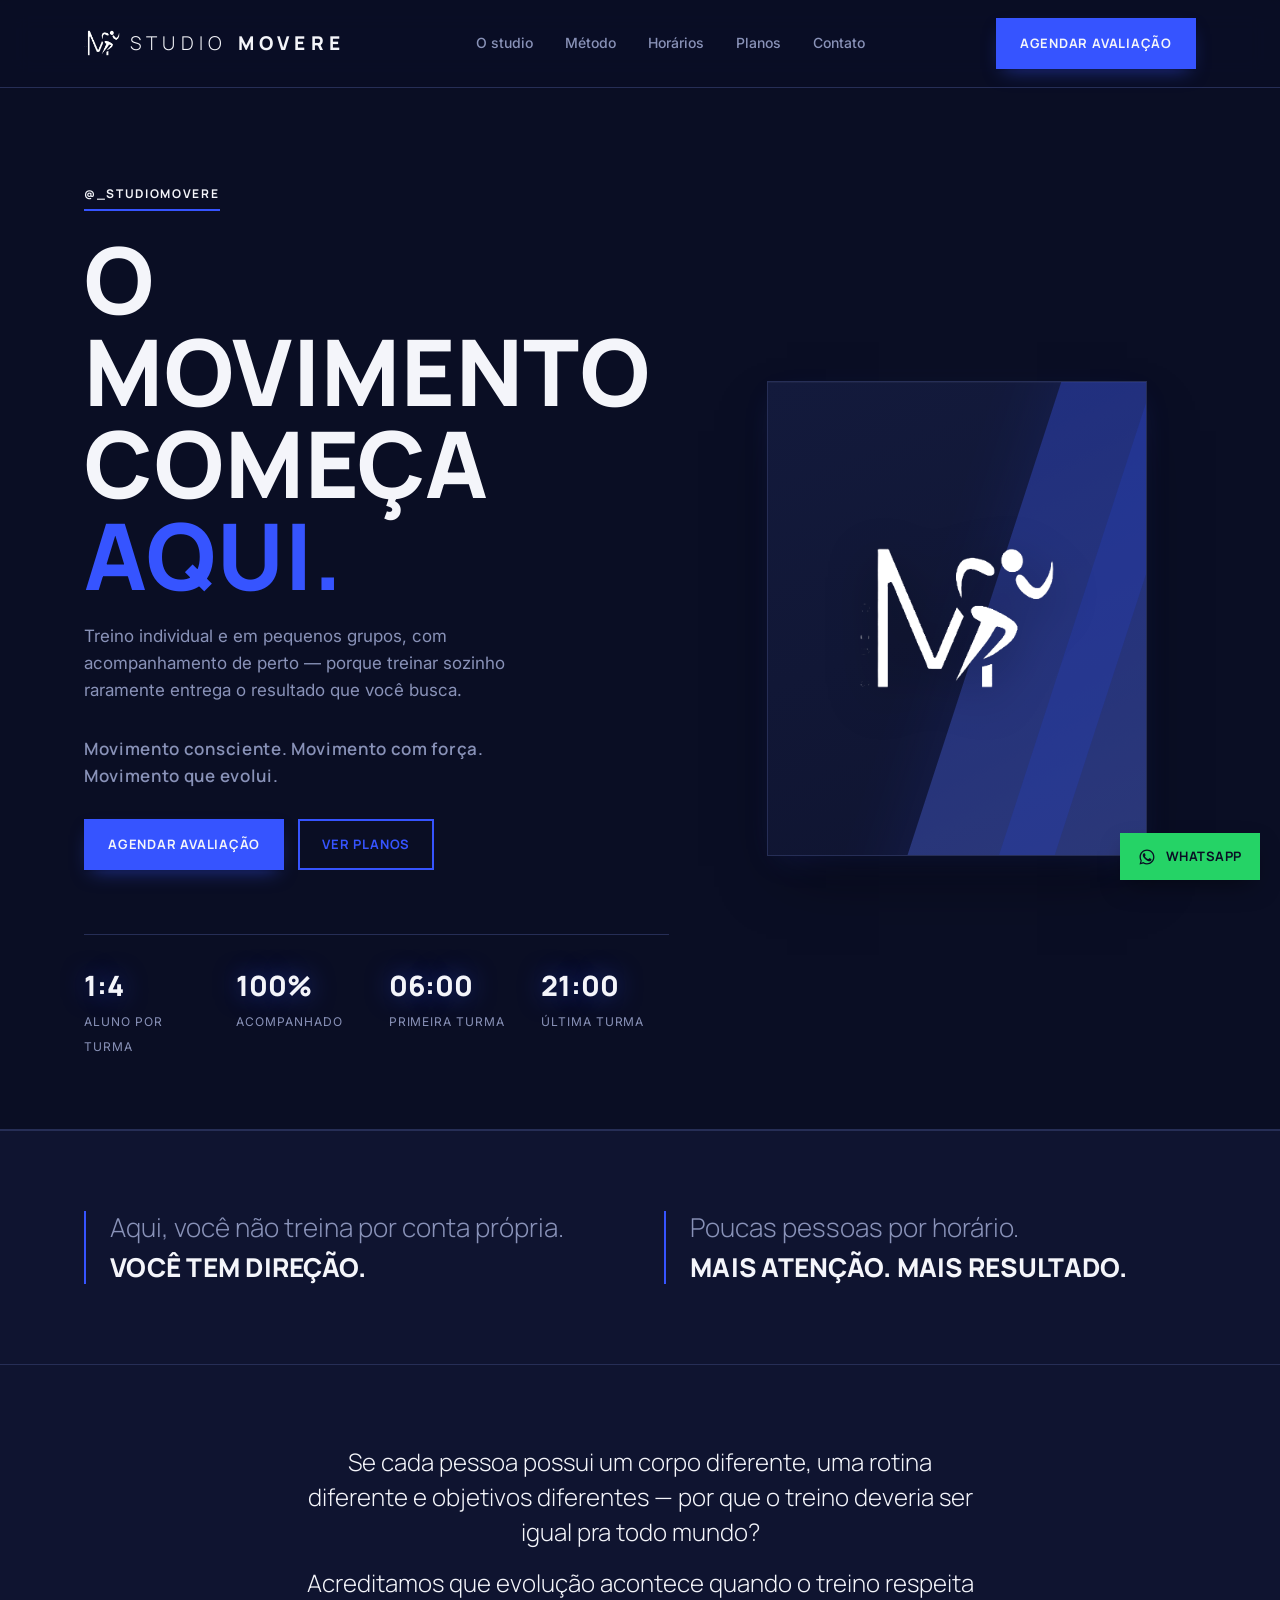
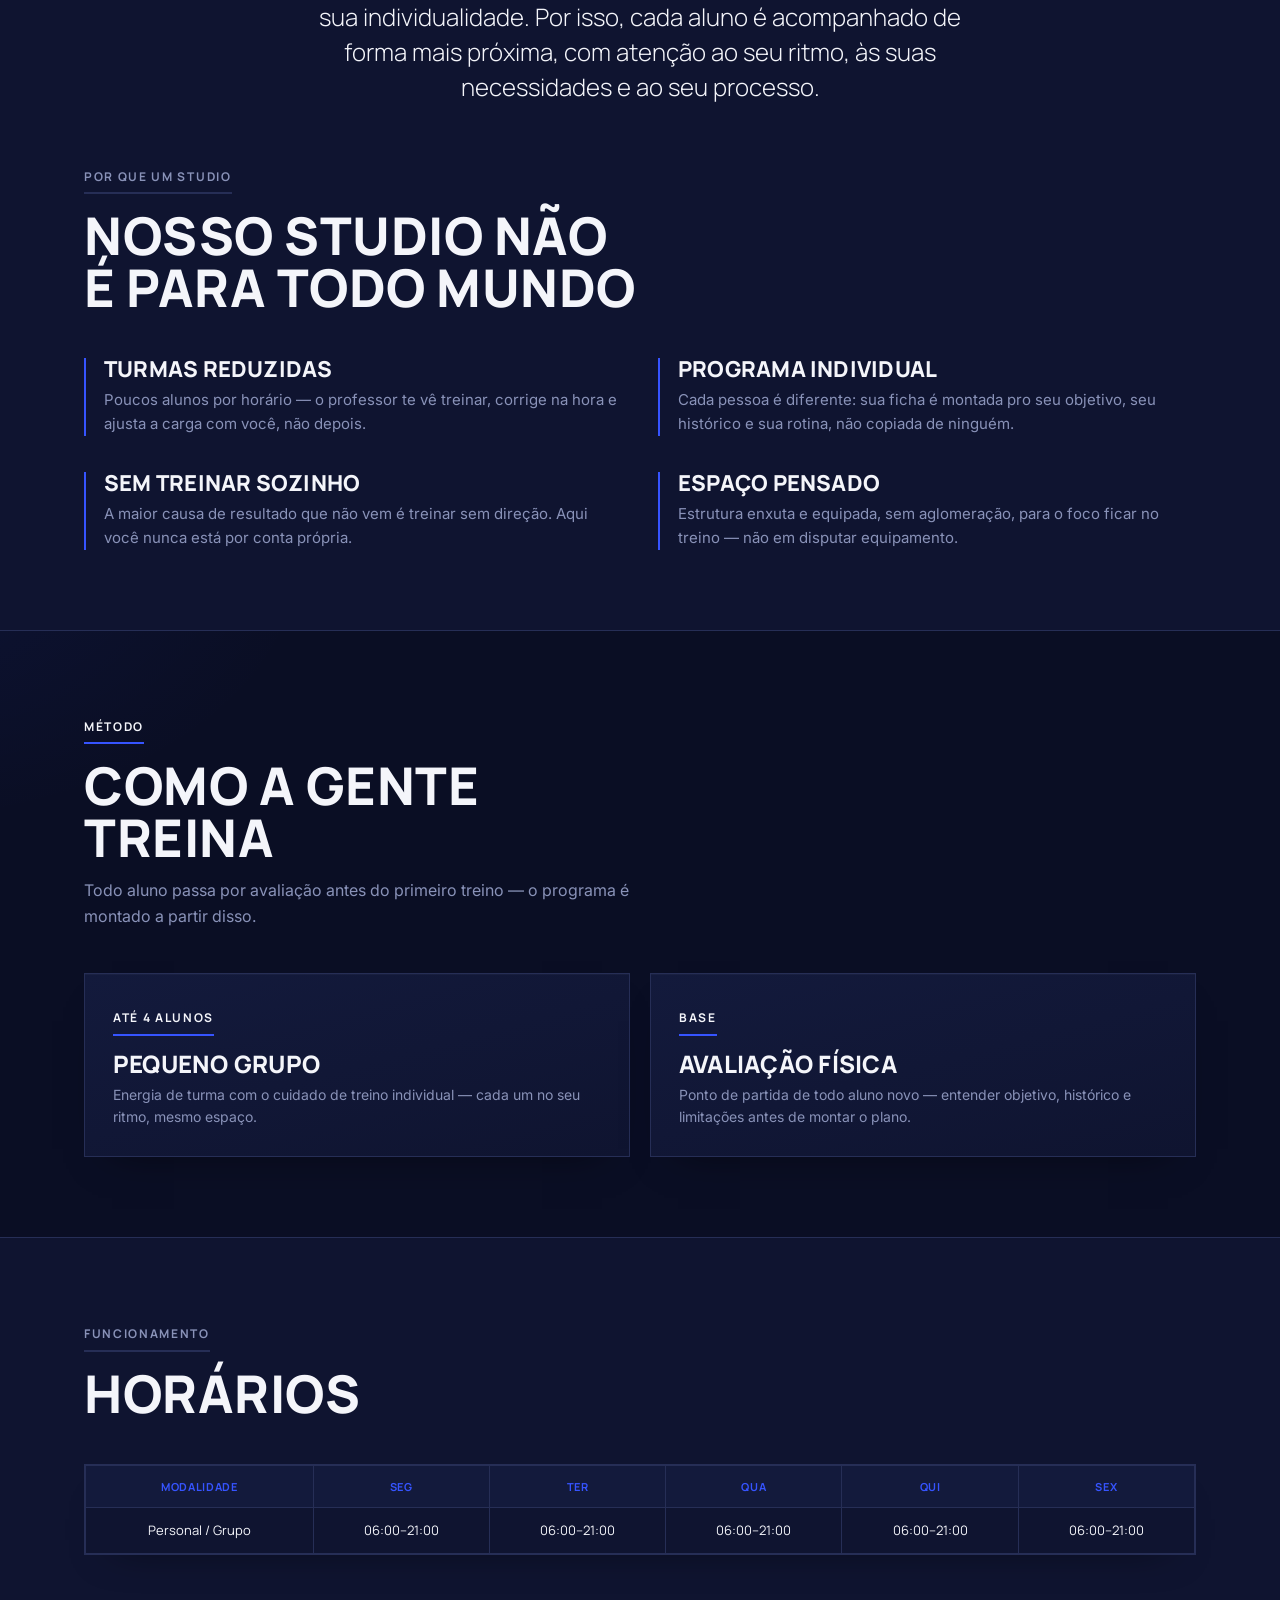
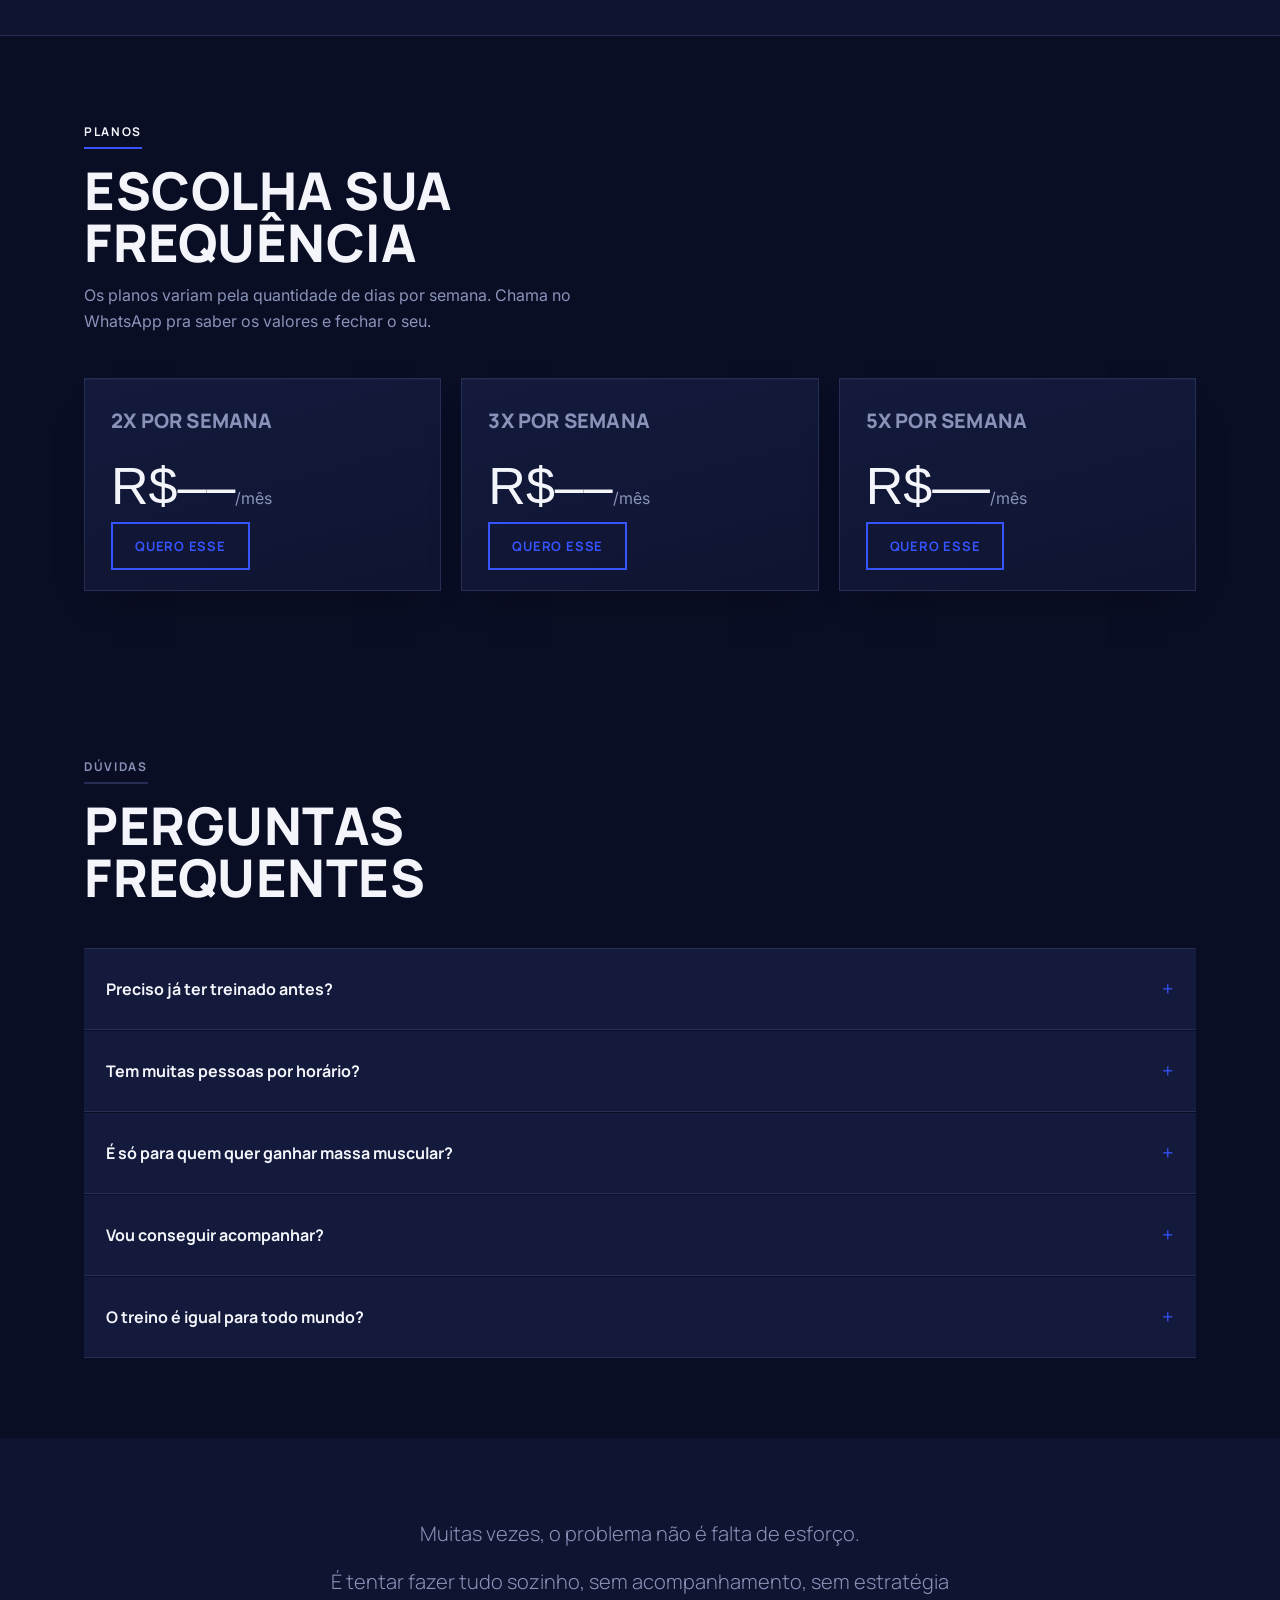
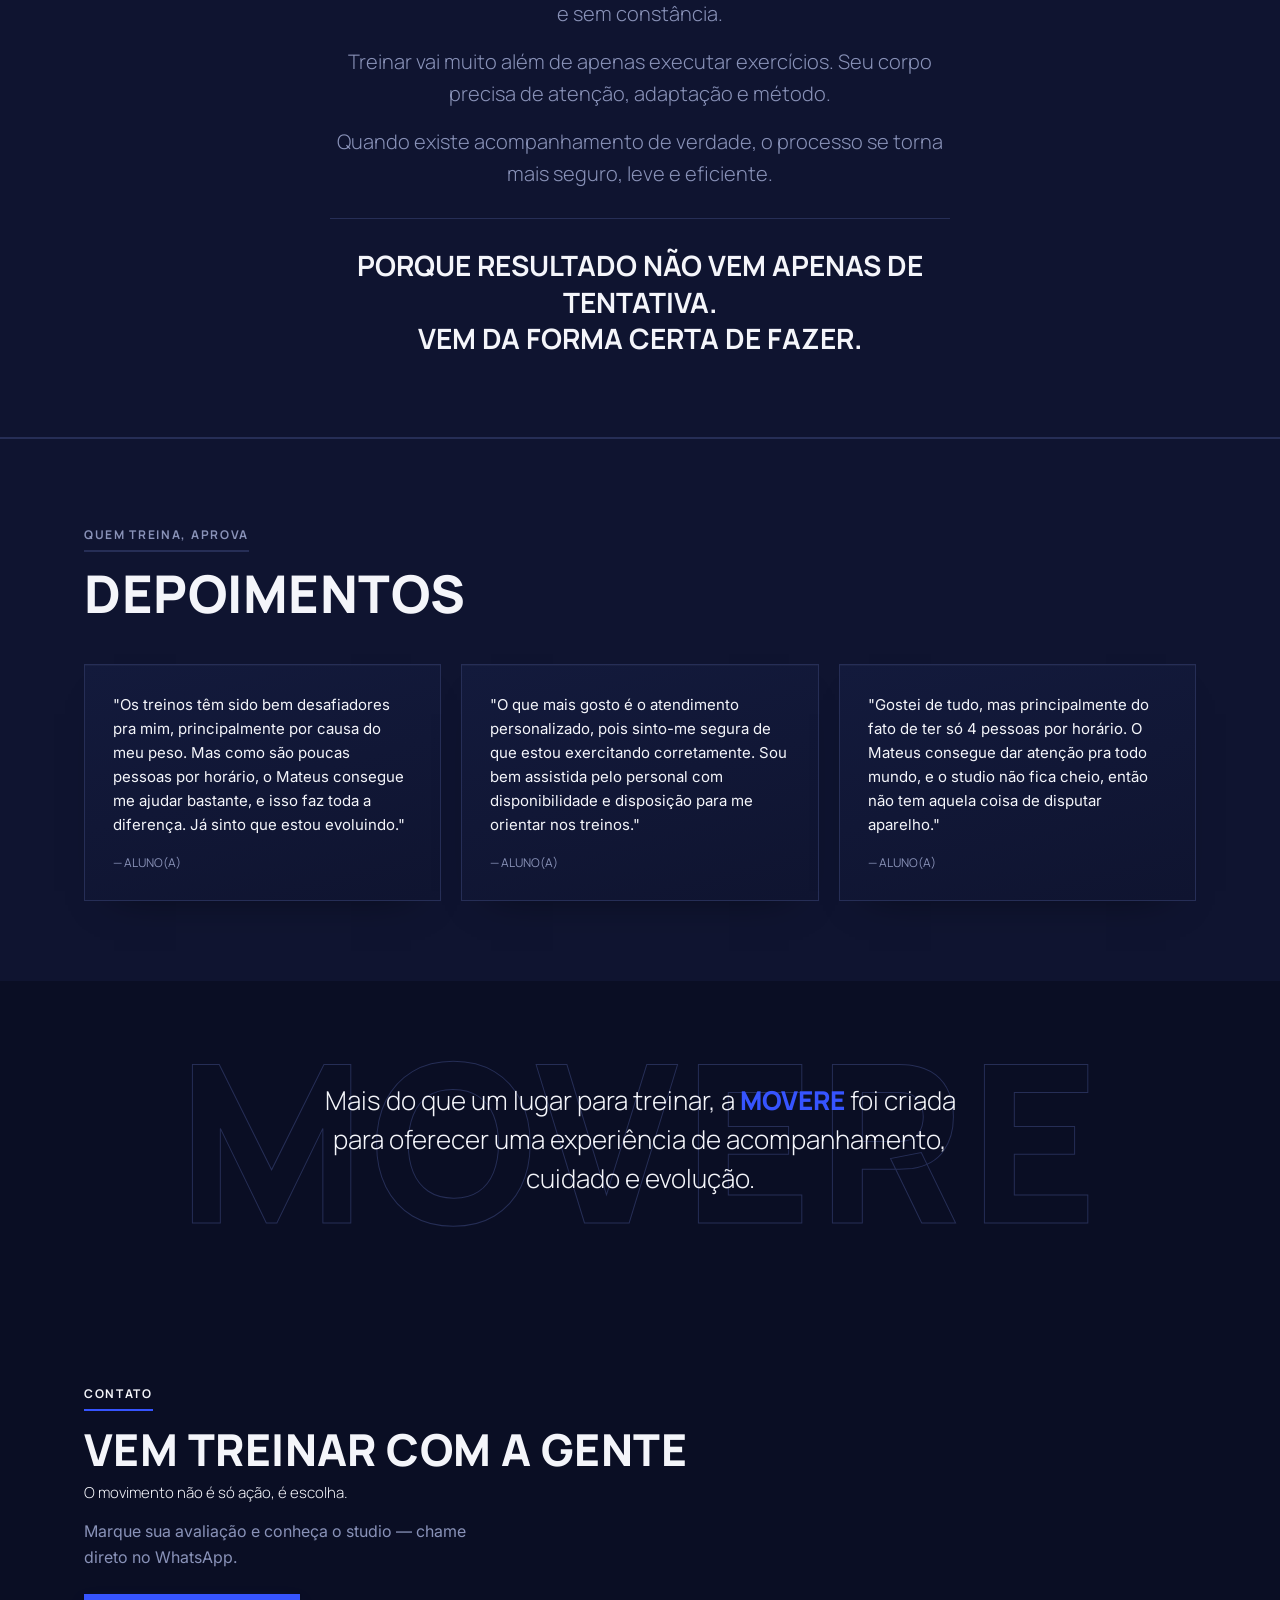
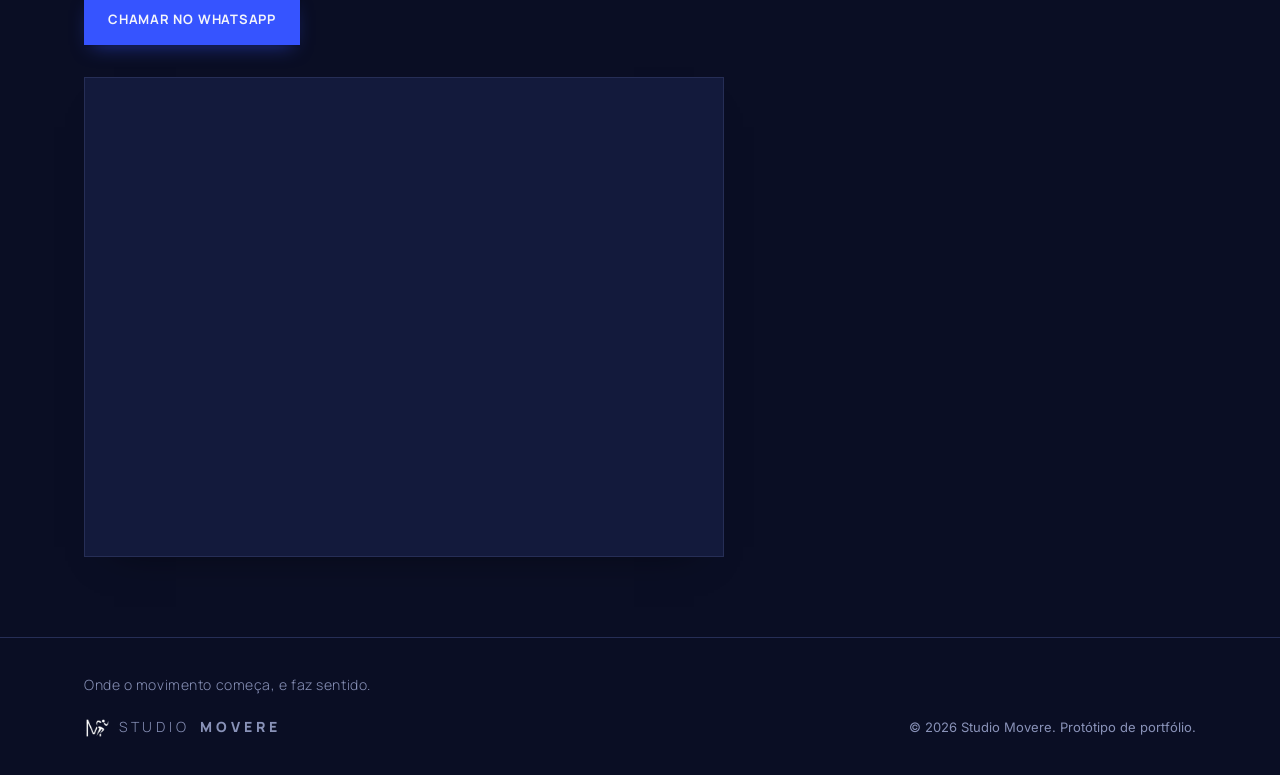
==== index (1).html @ f7dda793 "Initial commit" ====
<!DOCTYPE html>
<html lang="pt-BR">
<head>
<meta charset="UTF-8">
<meta name="viewport" content="width=device-width, initial-scale=1.0">
<title>Studio Movere</title>
<link rel="preconnect" href="https://fonts.googleapis.com">
<link href="https://fonts.googleapis.com/css2?family=Manrope:wght@300;400;500;700;800&family=Inter:wght@400;500;600&display=swap" rel="stylesheet">
<style>
  :root{
    --bg: #0A0E24;
    --bg-alt: #0F1430;
    --panel: #131A3C;
    --line: #262E56;
    --chalk: #F4F5FA;
    --muted: #8992B8;
    --accent: #3654FF;
    --accent-dim: #2540C9;
    --radius: 2px;
  }
  *{ box-sizing:border-box; margin:0; padding:0; }
  html{ scroll-behavior:smooth; }
  body{
    background:
      radial-gradient(1100px 560px at 82% -8%, rgba(54,84,255,0.16), transparent 60%),
      radial-gradient(800px 500px at -10% 30%, rgba(54,84,255,0.08), transparent 55%),
      var(--bg);
    color:var(--chalk);
    font-family:'Inter', sans-serif;
    line-height:1.6;
    -webkit-font-smoothing:antialiased;
  }
  h1,h2,h3{
    font-family:'Manrope', sans-serif;
    letter-spacing:0.01em;
    line-height:1;
    font-weight:800;
  }
  .mono{
    font-family:'Manrope', sans-serif;
    font-weight:600;
    letter-spacing:0.16em;
  }
  a{ color:inherit; text-decoration:none; }
  img{ max-width:100%; display:block; }
  .wrap{
    max-width:1160px;
    margin:0 auto;
    padding:0 24px;
  }
  ::selection{ background:var(--accent); color:var(--bg); }

  /* Tag / signature element */
  .tag{
    display:inline-flex;
    align-items:center;
    gap:8px;
    font-family:'Manrope', sans-serif;
    font-size:12px;
    font-weight:700;
    letter-spacing:0.14em;
    text-transform:uppercase;
    color:var(--chalk);
    background:transparent;
    padding:6px 0;
    border:none;
    border-bottom:2px solid var(--accent);
  }
  .tag--ghost{
    color:var(--muted);
    border-bottom-color:var(--line);
  }

  /* Header */
  header{
    position:sticky; top:0; z-index:50;
    background:rgba(10,14,36,0.82);
    backdrop-filter:blur(14px) saturate(140%);
    border-bottom:1px solid var(--line);
  }
  .nav{
    display:flex; align-items:center; justify-content:space-between;
    padding:18px 24px;
  }
  .logo{
    font-family:'Manrope', sans-serif;
    font-size:19px;
    font-weight:300;
    letter-spacing:0.28em;
    text-transform:uppercase;
    display:flex; align-items:center; gap:10px;
  }
  .logo b{
    font-weight:800;
  }
  .logo-mark{
    height:26px; width:auto;
    flex-shrink:0;
  }
  .nav-links{
    display:flex; gap:32px;
    font-size:14px; font-weight:500;
    color:var(--muted);
  }
  .nav-links a:hover{ color:var(--chalk); }
  .btn{
    font-family:'Manrope', sans-serif;
    font-size:13px; font-weight:700;
    letter-spacing:0.06em;
    text-transform:uppercase;
    padding:13px 22px;
    border:2px solid var(--accent);
    background:var(--accent);
    color:var(--chalk);
    cursor:pointer;
    box-shadow:0 1px 2px rgba(0,0,0,0.2), 0 8px 20px -8px rgba(54,84,255,0.55);
    transition:transform 0.2s cubic-bezier(.2,.8,.2,1), box-shadow 0.2s ease, background 0.2s ease, border-color 0.2s ease;
  }
  .btn:hover{
    transform:translateY(-2px);
    box-shadow:0 4px 10px rgba(0,0,0,0.25), 0 14px 30px -10px rgba(54,84,255,0.65);
  }
  .btn:active{ transform:translateY(0); }
  .btn:focus-visible{ outline:2px solid var(--chalk); outline-offset:2px; }
  .btn--outline{
    background:transparent;
    color:var(--accent);
    box-shadow:none;
  }
  .btn--outline:hover{
    background:rgba(54,84,255,0.08);
    box-shadow:0 4px 14px -6px rgba(54,84,255,0.3);
  }
  .nav-cta{ display:none; }
  @media(min-width:840px){ .nav-cta{ display:inline-flex; } }
  .nav-links{ display:none; }
  @media(min-width:840px){ .nav-links{ display:flex; } }

  /* Hero */
  .hero{
    position:relative;
    padding:90px 0 70px;
    overflow:hidden;
    border-bottom:1px solid var(--line);
  }
  .hero-grid{
    display:grid;
    gap:48px;
    align-items:center;
  }
  @media(min-width:900px){
    .hero-grid{ grid-template-columns:1.1fr 0.9fr; }
  }
  .eyebrow{ margin-bottom:22px; }
  .hero h1{
    font-size:clamp(48px, 9vw, 92px);
    text-transform:uppercase;
  }
  .hero h1 em{
    font-style:normal;
    color:var(--accent);
  }
  .hero p{
    color:var(--muted);
    font-size:17px;
    max-width:440px;
    margin:22px 0 30px;
  }
  .movimento-triad{
    font-family:'Manrope', sans-serif;
    font-weight:600;
    font-size:13px;
    letter-spacing:0.04em;
    color:var(--accent);
    margin:-18px 0 26px;
  }
  .hero-actions{ display:flex; gap:14px; flex-wrap:wrap; }

  .mark{
    position:relative;
    width:100%;
    aspect-ratio:4/5;
    max-width:380px;
    margin:0 auto;
    border:1px solid var(--line);
    background:linear-gradient(160deg, var(--panel), var(--bg-alt));
    overflow:hidden;
    display:flex; align-items:center; justify-content:center;
    padding:26px;
    box-shadow:
      0 1px 0 rgba(255,255,255,0.04) inset,
      0 30px 60px -20px rgba(0,0,0,0.55),
      0 10px 30px -12px rgba(54,84,255,0.25);
  }
  .mark::before{
    content:"";
    position:absolute;
    top:-20%; left:55%;
    width:60%; height:160%;
    background:linear-gradient(135deg, var(--accent), #6C86FF);
    transform:rotate(18deg);
    opacity:0.35;
    filter:drop-shadow(-14px 0 30px rgba(54,84,255,0.25));
  }
  .mark::after{
    content:"";
    position:absolute;
    top:-20%; left:78%;
    width:14%; height:160%;
    background:var(--accent-dim);
    transform:rotate(18deg);
    opacity:0.25;
  }
  .mark-icon{
    position:relative;
    z-index:2;
    width:62%;
    height:auto;
    filter:drop-shadow(0 12px 24px rgba(0,0,0,0.4));
  }

  .stat-strip{
    border-top:1px solid var(--line);
    margin-top:64px;
    padding-top:28px;
    display:grid;
    grid-template-columns:repeat(2,1fr);
    gap:24px;
  }
  @media(min-width:640px){ .stat-strip{ grid-template-columns:repeat(4,1fr); } }
  .stat b{
    display:block;
    font-family:'Manrope', sans-serif;
    font-weight:800;
    font-size:28px;
    color:var(--chalk);
    text-shadow:0 0 24px rgba(54,84,255,0.5);
  }
  .stat span{
    font-size:12px;
    color:var(--muted);
    text-transform:uppercase;
    letter-spacing:0.08em;
  }

  [data-reveal]{
    opacity:0;
    transform:translateY(18px);
    transition:opacity 0.7s cubic-bezier(.2,.7,.2,1), transform 0.7s cubic-bezier(.2,.7,.2,1);
  }
  [data-reveal].is-visible{
    opacity:1;
    transform:none;
  }

  section{ padding:80px 0; }
  .section-head{ margin-bottom:44px; max-width:560px; }
  .section-head h2{
    font-size:clamp(34px,5vw,52px);
    text-transform:uppercase;
    margin-top:16px;
  }
  .section-head p{ color:var(--muted); margin-top:14px; }

  /* Sobre */
  .sobre{ border-bottom:1px solid var(--line); background:var(--bg-alt); }
  .sobre-grid{
    display:grid; gap:36px;
  }
  @media(min-width:800px){ .sobre-grid{ grid-template-columns:1fr 1fr; } }
  .sobre-item{
    border-left:2px solid var(--accent);
    padding-left:18px;
  }
  .sobre-item h3{
    font-size:22px; text-transform:uppercase; margin-bottom:8px;
  }
  .sobre-item p{ color:var(--muted); font-size:15px; }

  /* Modalidades */
  .cards{
    display:grid; gap:20px;
    grid-template-columns:repeat(auto-fit,minmax(240px,1fr));
  }
  .card{
    background:linear-gradient(165deg, var(--panel), var(--bg-alt));
    border:1px solid var(--line);
    padding:28px;
    box-shadow:0 1px 0 rgba(255,255,255,0.03) inset, 0 20px 40px -28px rgba(0,0,0,0.6);
    transition:border-color 0.25s ease, transform 0.25s cubic-bezier(.2,.8,.2,1), box-shadow 0.25s ease;
  }
  .card:hover{
    border-color:var(--accent);
    transform:translateY(-4px);
    box-shadow:0 1px 0 rgba(255,255,255,0.05) inset, 0 24px 44px -20px rgba(54,84,255,0.28);
  }
  .card .tag{ margin-bottom:16px; }
  .card h3{ font-size:24px; text-transform:uppercase; margin-bottom:8px; }
  .card p{ color:var(--muted); font-size:14px; }

  /* Horários */
  .horarios{ border-top:1px solid var(--line); border-bottom:1px solid var(--line); background:var(--bg-alt); }
  table{
    width:100%;
    border-collapse:collapse;
    font-family:'Manrope', sans-serif;
    font-size:13px;
  }
  th,td{
    border:1px solid var(--line);
    padding:12px 10px;
    text-align:center;
  }
  th{
    background:var(--panel);
    color:var(--accent);
    text-transform:uppercase;
    letter-spacing:0.06em;
    font-size:11px;
  }
  td{ color:var(--muted); }
  td.on{ color:var(--chalk); }
  .table-scroll{
    overflow-x:auto;
    border:1px solid var(--line);
    box-shadow:0 20px 40px -30px rgba(0,0,0,0.6);
  }
  table{ border:none; }

  /* Planos */
  .plans{
    display:grid; gap:20px;
    grid-template-columns:repeat(auto-fit,minmax(260px,1fr));
  }
  .plan{
    border:1px solid var(--line);
    background:linear-gradient(165deg, var(--panel), var(--bg-alt));
    padding:32px 26px;
    position:relative;
    box-shadow:0 1px 0 rgba(255,255,255,0.03) inset, 0 20px 40px -28px rgba(0,0,0,0.6);
    transition:transform 0.25s cubic-bezier(.2,.8,.2,1), box-shadow 0.25s ease;
  }
  .plan:hover{ transform:translateY(-4px); }
  .plan--featured{
    border-color:var(--accent);
    background:linear-gradient(180deg, rgba(54,84,255,0.14), var(--panel) 55%);
    box-shadow:
      0 1px 0 rgba(255,255,255,0.05) inset,
      0 30px 60px -24px rgba(54,84,255,0.4),
      0 0 0 1px rgba(54,84,255,0.15);
  }
  .plan h3{ font-size:20px; text-transform:uppercase; color:var(--muted); }
  .plan .price{
    font-family:'Bebas Neue', sans-serif;
    font-size:52px;
    color:var(--chalk);
    margin:14px 0 4px;
  }
  .plan .price span{ font-size:16px; font-family:'Inter',sans-serif; color:var(--muted); }
  .plan ul{ list-style:none; margin:22px 0 26px; }
  .plan li{
    font-size:14px; color:var(--muted);
    padding:8px 0; border-top:1px solid var(--line);
  }
  .plan li:first-child{ border-top:none; }
  .plan .btn{ width:100%; text-align:center; }

  /* Depoimentos */
  .depoimentos{ border-top:1px solid var(--line); background:var(--bg-alt); }
  .quote-strip{
    display:grid; gap:20px;
    grid-template-columns:repeat(auto-fit,minmax(280px,1fr));
  }
  .quote{
    border:1px solid var(--line);
    padding:28px;
    background:linear-gradient(165deg, var(--panel), var(--bg-alt));
    box-shadow:0 1px 0 rgba(255,255,255,0.03) inset, 0 20px 40px -30px rgba(0,0,0,0.6);
  }
  .quote p{ font-size:15px; color:var(--chalk); margin-bottom:16px; }
  .quote footer{
    font-family:'Manrope', sans-serif;
    font-size:12px; color:var(--muted); text-transform:uppercase;
  }

  /* Contato */
  .contato-grid{
    display:grid; gap:40px;
  }
  @media(min-width:880px){ .contato-grid{ grid-template-columns:1fr 1fr; } }
  .map-block{
    border:1px solid var(--line);
    background:var(--panel);
    aspect-ratio:4/3;
    overflow:hidden;
    box-shadow:0 20px 40px -30px rgba(0,0,0,0.6);
  }
  .map-block iframe{ display:block; }

  footer.site-footer{
    border-top:1px solid var(--line);
    padding:36px 0;
  }
  .footer-row{
    display:flex; flex-wrap:wrap; gap:16px;
    align-items:center; justify-content:space-between;
    font-size:13px; color:var(--muted);
  }

  /* Manifesto (grandes declarações, estilo carrossel) */
  .manifesto{
    background:var(--bg-alt);
    border-top:1px solid var(--line);
    border-bottom:1px solid var(--line);
  }
  .manifesto-grid{
    display:grid; gap:48px;
  }
  @media(min-width:800px){ .manifesto-grid{ grid-template-columns:1fr 1fr; } }
  .manifesto blockquote{
    border-left:2px solid var(--accent);
    padding-left:24px;
  }
  .manifesto blockquote p{
    font-family:'Manrope', sans-serif;
    font-weight:300;
    font-size:clamp(20px,2.6vw,26px);
    color:var(--muted);
    line-height:1.3;
  }
  .manifesto blockquote p.manifesto-strong{
    font-weight:800;
    color:var(--chalk);
    text-transform:uppercase;
    margin-top:6px;
    letter-spacing:0.01em;
  }
  .manifesto-lead{
    max-width:680px;
    margin:0 auto 56px;
    text-align:center;
  }
  .manifesto-lead p{
    font-family:'Manrope', sans-serif;
    font-weight:300;
    font-size:clamp(19px,2.4vw,24px);
    color:var(--chalk);
    line-height:1.45;
  }
  .manifesto-lead p + p{ margin-top:16px; }


  /* Banner MOVERE */
  .banner{
    position:relative;
    background:var(--bg);
    overflow:hidden;
    text-align:center;
    padding:100px 0;
  }
  .banner-ghost{
    position:absolute;
    top:50%; left:50%;
    transform:translate(-50%,-50%);
    font-family:'Manrope', sans-serif;
    font-weight:800;
    font-size:clamp(80px,18vw,220px);
    color:transparent;
    -webkit-text-stroke:1px var(--line);
    white-space:nowrap;
    z-index:0;
    letter-spacing:0.02em;
    user-select:none;
  }
  .banner-text{
    position:relative;
    z-index:1;
    max-width:640px;
    margin:0 auto;
    font-family:'Manrope', sans-serif;
    font-weight:300;
    font-size:clamp(19px,2.6vw,26px);
    color:var(--chalk);
    line-height:1.5;
  }
  .banner-text b{ font-weight:800; color:var(--accent); }

  /* Problema (texto longo, estilo manifesto) */
  .problema{
    background:var(--bg-alt);
    border-bottom:1px solid var(--line);
  }
  .problema-content{
    max-width:620px;
    margin:0 auto;
    text-align:center;
  }
  .problema-content p{
    font-family:'Manrope', sans-serif;
    font-weight:300;
    font-size:clamp(17px,2.1vw,20px);
    color:var(--muted);
    line-height:1.6;
  }
  .problema-content p + p{ margin-top:16px; }
  .problema-emphasis{
    margin-top:28px !important;
    padding-top:28px;
    border-top:1px solid var(--line);
    font-weight:700 !important;
    font-size:clamp(21px,3vw,28px) !important;
    color:var(--chalk) !important;
    text-transform:uppercase;
    line-height:1.3 !important;
  }

  .faq-list{ display:flex; flex-direction:column; gap:1px; border-top:1px solid var(--line); }
  .faq-item{
    background:var(--panel);
    border-bottom:1px solid var(--line);
    padding:6px 22px;
  }
  .faq-item summary{
    cursor:pointer;
    list-style:none;
    padding:18px 0;
    font-family:'Manrope', sans-serif;
    font-weight:700;
    font-size:16px;
    display:flex;
    justify-content:space-between;
    align-items:center;
    gap:20px;
  }
  .faq-item summary::-webkit-details-marker{ display:none; }
  .faq-item summary::after{
    content:"+";
    flex-shrink:0;
    font-size:20px;
    font-weight:400;
    color:var(--accent);
    transition:transform 0.25s ease;
  }
  .faq-item[open] summary::after{ transform:rotate(45deg); }
  .faq-item p{
    color:var(--muted);
    font-size:14px;
    padding-bottom:20px;
    max-width:640px;
  }

  /* Floating WhatsApp */
  .wa-float{
    position:fixed;
    right:20px; bottom:20px;
    z-index:60;
    display:flex; align-items:center; gap:10px;
    background:#25D366;
    color:#0A0E24;
    padding:13px 18px;
    font-family:'Manrope', sans-serif;
    font-weight:700;
    font-size:13px;
    text-transform:uppercase;
    letter-spacing:0.04em;
    box-shadow:0 10px 26px -8px rgba(0,0,0,0.5);
    transition:transform 0.2s ease;
  }
  .wa-float:hover{ transform:translateY(-2px); }
  .wa-float svg{ width:18px; height:18px; flex-shrink:0; }
  @media(max-width:600px){ .wa-float span{ display:none; } .wa-float{ padding:14px; border-radius:50%; } }

  @media (prefers-reduced-motion: reduce){
    html{ scroll-behavior:auto; }
    .btn:hover{ transform:none; }
  }
</style>
</head>
<body>

<header>
  <div class="wrap nav">
    <a href="#" class="logo"><img src="logo-icon.png" alt="Studio Movere" class="logo-mark">STUDIO <b>MOVERE</b></a>
    <nav class="nav-links">
      <a href="#sobre">O studio</a>
      <a href="#modalidades">Método</a>
      <a href="#horarios">Horários</a>
      <a href="#planos">Planos</a>
      <a href="#contato">Contato</a>
    </nav>
    <a href="#" class="btn nav-cta" data-wa data-wa-msg="Olá! Quero agendar uma avaliação no Studio Movere.">Agendar avaliação</a>
  </div>
</header>

<section class="hero">
  <div class="wrap hero-grid">
    <div>
      <div class="eyebrow"><span class="tag">@_studiomovere</span></div>
      <h1>O movimento<br>começa <em>aqui.</em></h1>
      <p>Treino individual e em pequenos grupos, com acompanhamento de perto — porque treinar sozinho raramente entrega o resultado que você busca.</p>
      <p class="movimento-triad">Movimento consciente. Movimento com força. Movimento que evolui.</p>
      <div class="hero-actions">
        <a href="#" class="btn" data-wa data-wa-msg="Olá! Quero agendar uma avaliação no Studio Movere.">Agendar avaliação</a>
        <a href="#planos" class="btn btn--outline">Ver planos</a>
      </div>
      <div class="stat-strip">
        <div class="stat"><b>1:4</b><span>Aluno por turma</span></div>
        <div class="stat"><b>100%</b><span>Acompanhado</span></div>
        <div class="stat"><b>06:00</b><span>Primeira turma</span></div>
        <div class="stat"><b>21:00</b><span>Última turma</span></div>
      </div>
    </div>
    <div class="mark">
      <img src="logo-icon.png" alt="Studio Movere" class="mark-icon">
    </div>
  </div>
</section>

<section class="manifesto">
  <div class="wrap manifesto-grid" data-reveal-group>
    <blockquote>
      <p>Aqui, você não treina por conta própria.</p>
      <p class="manifesto-strong">Você tem direção.</p>
    </blockquote>
    <blockquote>
      <p>Poucas pessoas por horário.</p>
      <p class="manifesto-strong">Mais atenção. Mais resultado.</p>
    </blockquote>
  </div>
</section>

<section class="sobre" id="sobre">
  <div class="wrap">
    <div class="manifesto-lead" data-reveal>
      <p>Se cada pessoa possui um corpo diferente, uma rotina diferente e objetivos diferentes — por que o treino deveria ser igual pra todo mundo?</p>
      <p>Acreditamos que evolução acontece quando o treino respeita sua individualidade. Por isso, cada aluno é acompanhado de forma mais próxima, com atenção ao seu ritmo, às suas necessidades e ao seu processo.</p>
    </div>
    <div class="section-head" data-reveal>
      <span class="tag tag--ghost">Por que um studio</span>
      <h2>Nosso studio não é para todo mundo</h2>
    </div>
    <div class="sobre-grid">
      <div class="sobre-item">
        <h3>Turmas reduzidas</h3>
        <p>Poucos alunos por horário — o professor te vê treinar, corrige na hora e ajusta a carga com você, não depois.</p>
      </div>
      <div class="sobre-item">
        <h3>Programa individual</h3>
        <p>Cada pessoa é diferente: sua ficha é montada pro seu objetivo, seu histórico e sua rotina, não copiada de ninguém.</p>
      </div>
      <div class="sobre-item">
        <h3>Sem treinar sozinho</h3>
        <p>A maior causa de resultado que não vem é treinar sem direção. Aqui você nunca está por conta própria.</p>
      </div>
      <div class="sobre-item">
        <h3>Espaço pensado</h3>
        <p>Estrutura enxuta e equipada, sem aglomeração, para o foco ficar no treino — não em disputar equipamento.</p>
      </div>
    </div>
  </div>
</section>

<section id="modalidades">
  <div class="wrap">
    <div class="section-head" data-reveal>
      <span class="tag">Método</span>
      <h2>Como a gente treina</h2>
      <p>Todo aluno passa por avaliação antes do primeiro treino — o programa é montado a partir disso.</p>
    </div>
    <div class="cards" data-reveal-group>
      <div class="card">
        <span class="tag mono">Até 4 alunos</span>
        <h3>Pequeno grupo</h3>
        <p>Energia de turma com o cuidado de treino individual — cada um no seu ritmo, mesmo espaço.</p>
      </div>
      <div class="card">
        <span class="tag mono">Base</span>
        <h3>Avaliação física</h3>
        <p>Ponto de partida de todo aluno novo — entender objetivo, histórico e limitações antes de montar o plano.</p>
      </div>
    </div>
  </div>
</section>

<section class="horarios" id="horarios">
  <div class="wrap">
    <div class="section-head" data-reveal>
      <span class="tag tag--ghost">Funcionamento</span>
      <h2>Horários</h2>
    </div>
    <div class="table-scroll">
      <table>
        <thead>
          <tr><th>Modalidade</th><th>Seg</th><th>Ter</th><th>Qua</th><th>Qui</th><th>Sex</th></tr>
        </thead>
        <tbody>
          <tr><td class="on">Personal / Grupo</td><td class="on">06:00–21:00</td><td class="on">06:00–21:00</td><td class="on">06:00–21:00</td><td class="on">06:00–21:00</td><td class="on">06:00–21:00</td></tr>
        </tbody>
      </table>
    </div>
  </div>
</section>

<section id="planos">
  <div class="wrap">
    <div class="section-head" data-reveal>
      <span class="tag">Planos</span>
      <h2>Escolha sua frequência</h2>
      <p>Os planos variam pela quantidade de dias por semana. Chama no WhatsApp pra saber os valores e fechar o seu.</p>
    </div>
    <div class="plans" data-reveal-group>
      <div class="plan">
        <h3>2x por semana</h3>
        <div class="price">R$––<span>/mês</span></div>
        <a href="#" class="btn btn--outline" data-wa data-wa-msg="Olá! Tenho interesse no plano de 2x por semana do Studio Movere.">Quero esse</a>
      </div>
      <div class="plan">
        <h3>3x por semana</h3>
        <div class="price">R$––<span>/mês</span></div>
        <a href="#" class="btn btn--outline" data-wa data-wa-msg="Olá! Tenho interesse no plano de 3x por semana do Studio Movere.">Quero esse</a>
      </div>
      <div class="plan">
        <h3>5x por semana</h3>
        <div class="price">R$––<span>/mês</span></div>
        <a href="#" class="btn btn--outline" data-wa data-wa-msg="Olá! Tenho interesse no plano de 5x por semana do Studio Movere.">Quero esse</a>
      </div>
    </div>
  </div>
</section>

<section id="duvidas">
  <div class="wrap">
    <div class="section-head" data-reveal>
      <span class="tag tag--ghost">Dúvidas</span>
      <h2>Perguntas frequentes</h2>
    </div>
    <div class="faq-list" data-reveal-group>
      <details class="faq-item">
        <summary>Preciso já ter treinado antes?</summary>
        <p>Não. Aqui, cada pessoa começa do seu ponto de partida.</p>
      </details>
      <details class="faq-item">
        <summary>Tem muitas pessoas por horário?</summary>
        <p>Não. Trabalhamos com poucas pessoas para garantir mais atenção.</p>
      </details>
      <details class="faq-item">
        <summary>É só para quem quer ganhar massa muscular?</summary>
        <p>Não. O foco é saúde, condicionamento, qualidade de vida e evolução.</p>
      </details>
      <details class="faq-item">
        <summary>Vou conseguir acompanhar?</summary>
        <p>Sim. O processo é adaptado à sua realidade e ao seu ritmo.</p>
      </details>
      <details class="faq-item">
        <summary>O treino é igual para todo mundo?</summary>
        <p>Não. O acompanhamento é individual e o treino respeita seus objetivos.</p>
      </details>
    </div>
  </div>
</section>

<section class="problema">
  <div class="wrap">
    <div class="problema-content" data-reveal>
      <p>Muitas vezes, o problema não é falta de esforço.</p>
      <p>É tentar fazer tudo sozinho, sem acompanhamento, sem estratégia e sem constância.</p>
      <p>Treinar vai muito além de apenas executar exercícios. Seu corpo precisa de atenção, adaptação e método.</p>
      <p>Quando existe acompanhamento de verdade, o processo se torna mais seguro, leve e eficiente.</p>
      <p class="problema-emphasis">Porque resultado não vem apenas de tentativa.<br>Vem da forma certa de fazer.</p>
    </div>
  </div>
</section>

<section class="depoimentos">
  <div class="wrap">
    <div class="section-head" data-reveal>
      <span class="tag tag--ghost">Quem treina, aprova</span>
      <h2>Depoimentos</h2>
    </div>
    <div class="quote-strip" data-reveal-group>
      <div class="quote">
        <p>"Os treinos têm sido bem desafiadores pra mim, principalmente por causa do meu peso. Mas como são poucas pessoas por horário, o Mateus consegue me ajudar bastante, e isso faz toda a diferença. Já sinto que estou evoluindo."</p>
        <footer>— Aluno(a)</footer>
      </div>
      <div class="quote">
        <p>"O que mais gosto é o atendimento personalizado, pois sinto-me segura de que estou exercitando corretamente. Sou bem assistida pelo personal com disponibilidade e disposição para me orientar nos treinos."</p>
        <footer>— Aluno(a)</footer>
      </div>
      <div class="quote">
        <p>"Gostei de tudo, mas principalmente do fato de ter só 4 pessoas por horário. O Mateus consegue dar atenção pra todo mundo, e o studio não fica cheio, então não tem aquela coisa de disputar aparelho."</p>
        <footer>— Aluno(a)</footer>
      </div>
    </div>
  </div>
</section>

<section class="banner">
  <div class="wrap">
    <p class="banner-ghost">MOVERE</p>
    <p class="banner-text" data-reveal>Mais do que um lugar para treinar, a <b>MOVERE</b> foi criada para oferecer uma experiência de acompanhamento, cuidado e evolução.</p>
  </div>
</section>

<section id="contato">
  <div class="wrap">
    <span class="tag">Contato</span>
    <h2 style="margin-top:16px; font-size:clamp(30px,4vw,44px); text-transform:uppercase;">Vem treinar com a gente</h2>
    <p style="font-family:'Manrope',sans-serif; font-weight:300; color:var(--chalk); font-size:15px; margin-top:10px;">O movimento não é só ação, é escolha.</p>
    <p style="color:var(--muted); margin:14px 0 24px; max-width:420px;">Marque sua avaliação e conheça o studio — chame direto no WhatsApp.</p>
    <a href="#" class="btn" data-wa data-wa-msg="Olá! Quero agendar uma avaliação no Studio Movere." style="display:inline-flex; margin-bottom:32px;">Chamar no WhatsApp</a>
    <div class="map-block" style="max-width:640px;">
      <iframe id="map-embed" title="Localização Studio Movere" width="100%" height="100%" style="border:0; filter:grayscale(0.3) invert(0.92) contrast(0.9);" loading="lazy" referrerpolicy="no-referrer-when-downgrade"></iframe>
    </div>
  </div>
</section>

<a href="#" id="wa-float" class="wa-float" data-wa data-wa-msg="Olá! Vim pelo site e quero saber mais sobre o Studio Movere." aria-label="Chamar no WhatsApp">
  <svg viewBox="0 0 24 24" fill="currentColor" aria-hidden="true"><path d="M17.5 14.4c-.3-.1-1.7-.8-2-.9-.3-.1-.5-.1-.6.1-.2.3-.7.9-.9 1.1-.2.2-.3.2-.6.1-.3-.1-1.3-.5-2.4-1.5-.9-.8-1.5-1.8-1.7-2.1-.2-.3 0-.5.1-.6.1-.1.3-.3.4-.5.1-.1.2-.3.2-.4.1-.2 0-.3 0-.5-.1-.1-.6-1.4-.8-1.9-.2-.5-.4-.4-.6-.4h-.5c-.2 0-.5.1-.7.3-.3.3-1 1-1 2.4s1 2.8 1.2 3c.1.2 2 3 4.8 4.3.7.3 1.2.5 1.6.6.7.2 1.3.2 1.8.1.5-.1 1.7-.7 1.9-1.3.2-.6.2-1.1.2-1.3-.1-.1-.3-.2-.5-.3z"/><path d="M12 2C6.5 2 2 6.5 2 12c0 1.9.5 3.6 1.4 5.1L2 22l5-1.3c1.4.8 3.1 1.2 4.9 1.2 5.5 0 10-4.5 10-10S17.5 2 12 2zm0 18.2c-1.6 0-3.1-.4-4.4-1.2l-.3-.2-3 .8.8-2.9-.2-.3C4.2 15 3.8 13.5 3.8 12c0-4.5 3.7-8.2 8.2-8.2s8.2 3.7 8.2 8.2-3.7 8.2-8.2 8.2z"/></svg>
  <span>WhatsApp</span>
</a>

<footer class="site-footer">
  <div class="wrap">
    <p style="font-family:'Manrope',sans-serif; font-weight:300; letter-spacing:0.04em; color:var(--muted); margin-bottom:20px; font-size:14px;">Onde o movimento começa, e faz sentido.</p>
    <div class="footer-row">
      <span class="logo" style="font-size:14px;"><img src="logo-icon.png" alt="Studio Movere" class="logo-mark" style="height:18px;">STUDIO <b>MOVERE</b></span>
      <span>© 2026 Studio Movere. Protótipo de portfólio.</span>
    </div>
  </div>
</footer>

<script>
  // ======================================================
  // CONFIGURAÇÃO — edite só aqui e o site inteiro atualiza
  // ======================================================
  var CONFIG = {
    whatsapp: "5531995312787",     // número com DDI+DDD, só dígitos (ex: 55 + DDD + número)
    address: "Studio Movere, Itaguara - MG" // endereço real pro mapa
  };

  (function(){
    // Links de WhatsApp com mensagem pronta em cada botão marcado com data-wa
    document.querySelectorAll('[data-wa]').forEach(function(el){
      var msg = el.getAttribute('data-wa-msg') || 'Olá! Vim pelo site do Studio Movere.';
      el.href = 'https://wa.me/' + CONFIG.whatsapp + '?text=' + encodeURIComponent(msg);
      el.target = '_blank';
      el.rel = 'noopener';
    });

    // Mapa real a partir do endereço configurado
    var mapFrame = document.getElementById('map-embed');
    if (mapFrame) {
      mapFrame.src = 'https://www.google.com/maps?q=' + encodeURIComponent(CONFIG.address) + '&output=embed';
    }
  })();
</script>

<script>
  (function(){
    var reduce = window.matchMedia('(prefers-reduced-motion: reduce)').matches;
    var groups = document.querySelectorAll('[data-reveal-group] > *');
    groups.forEach(function(el, i){
      el.setAttribute('data-reveal','');
      el.style.transitionDelay = reduce ? '0s' : (Math.min(i,4) * 70) + 'ms';
    });
    if(reduce){
      document.querySelectorAll('[data-reveal]').forEach(function(el){ el.classList.add('is-visible'); });
      return;
    }
    var io = new IntersectionObserver(function(entries){
      entries.forEach(function(entry){
        if(entry.isIntersecting){
          entry.target.classList.add('is-visible');
          io.unobserve(entry.target);
        }
      });
    }, { threshold: 0.15, rootMargin: '0px 0px -60px 0px' });
    document.querySelectorAll('[data-reveal]').forEach(function(el){ io.observe(el); });
  })();
</script>

</body>
</html>
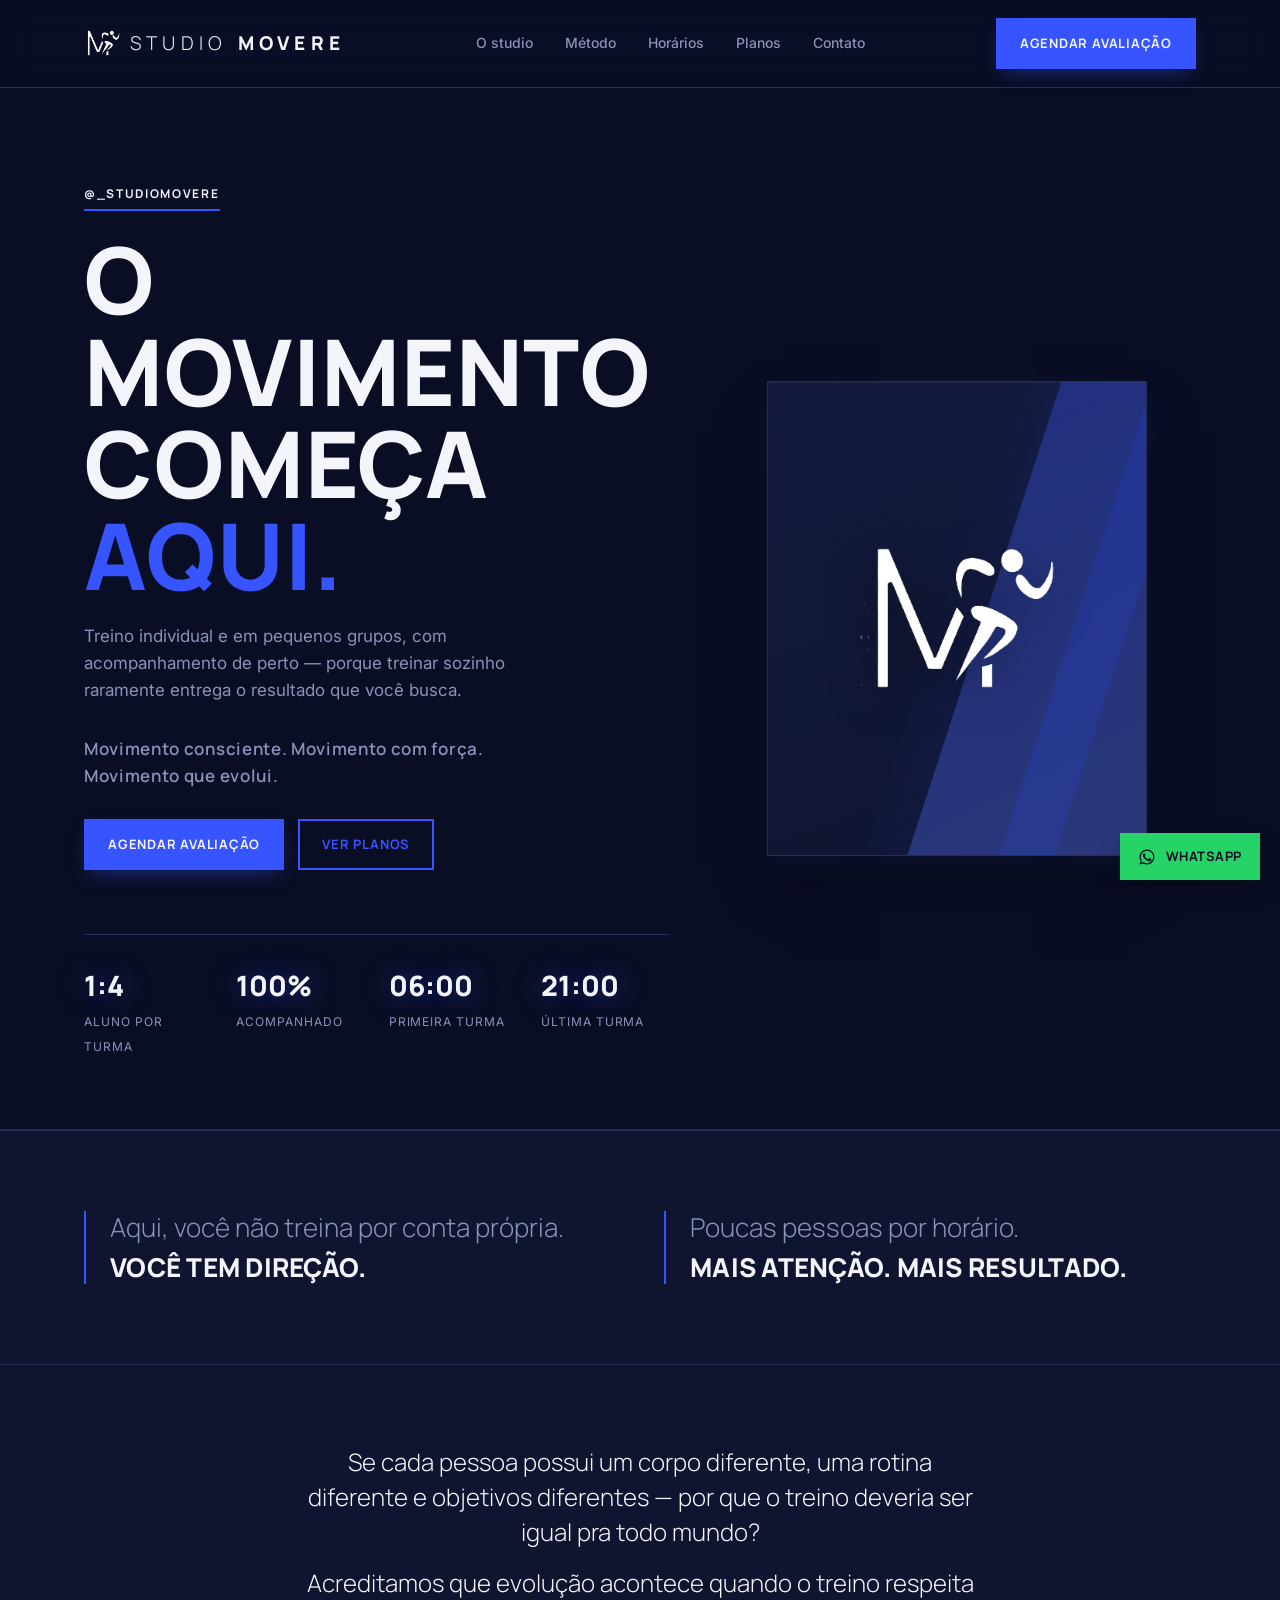
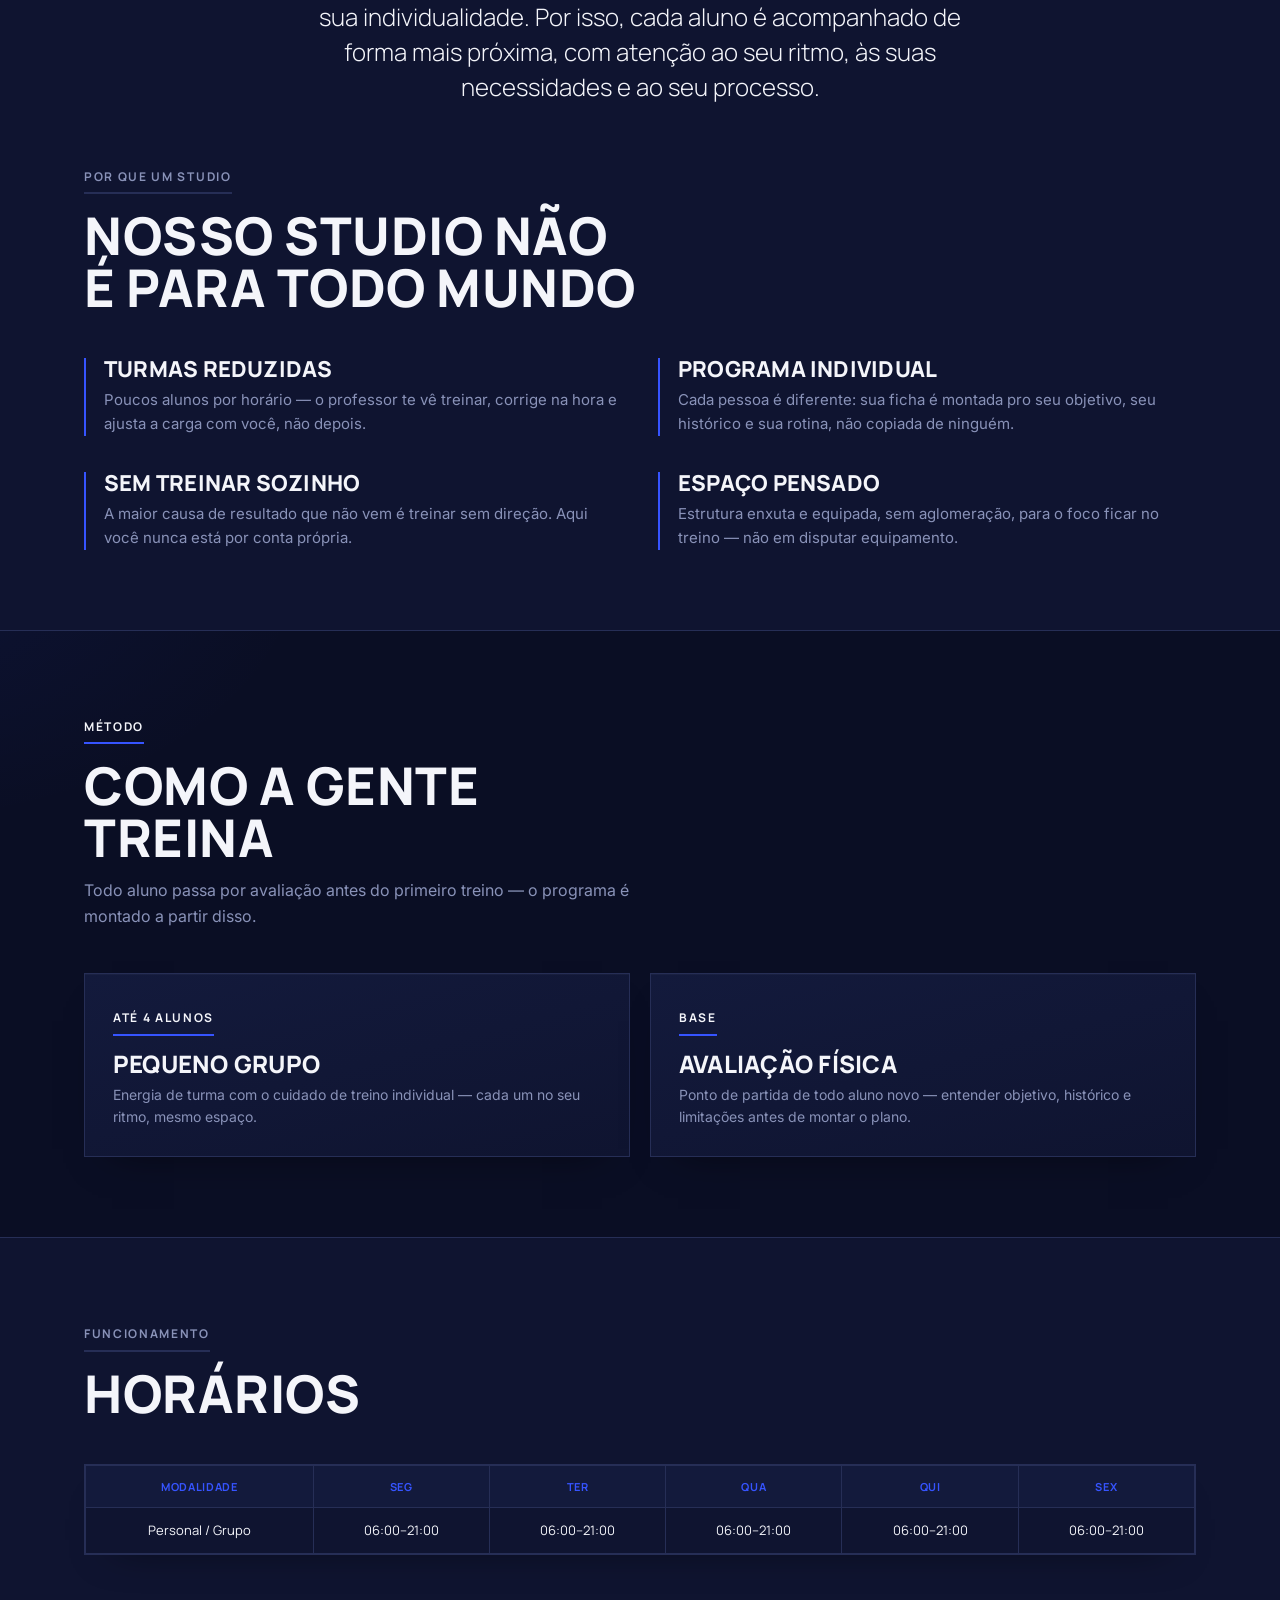
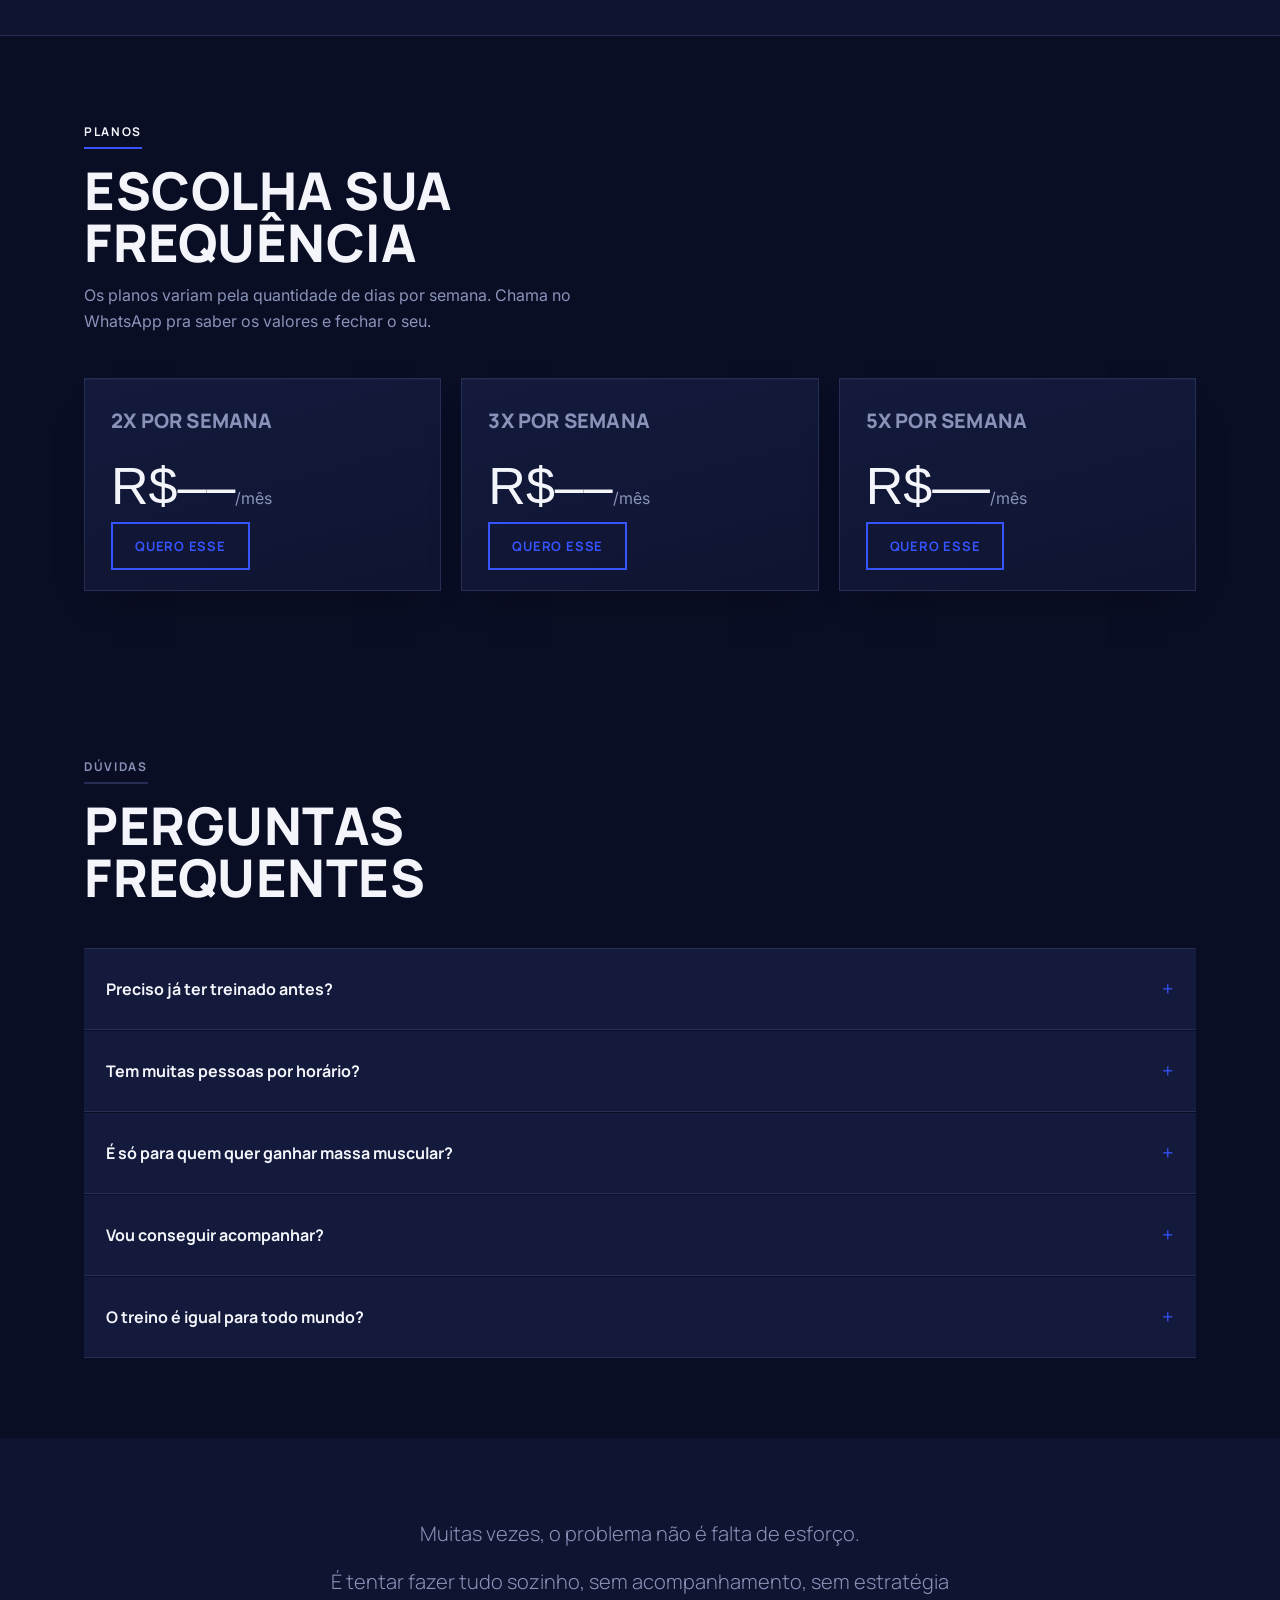
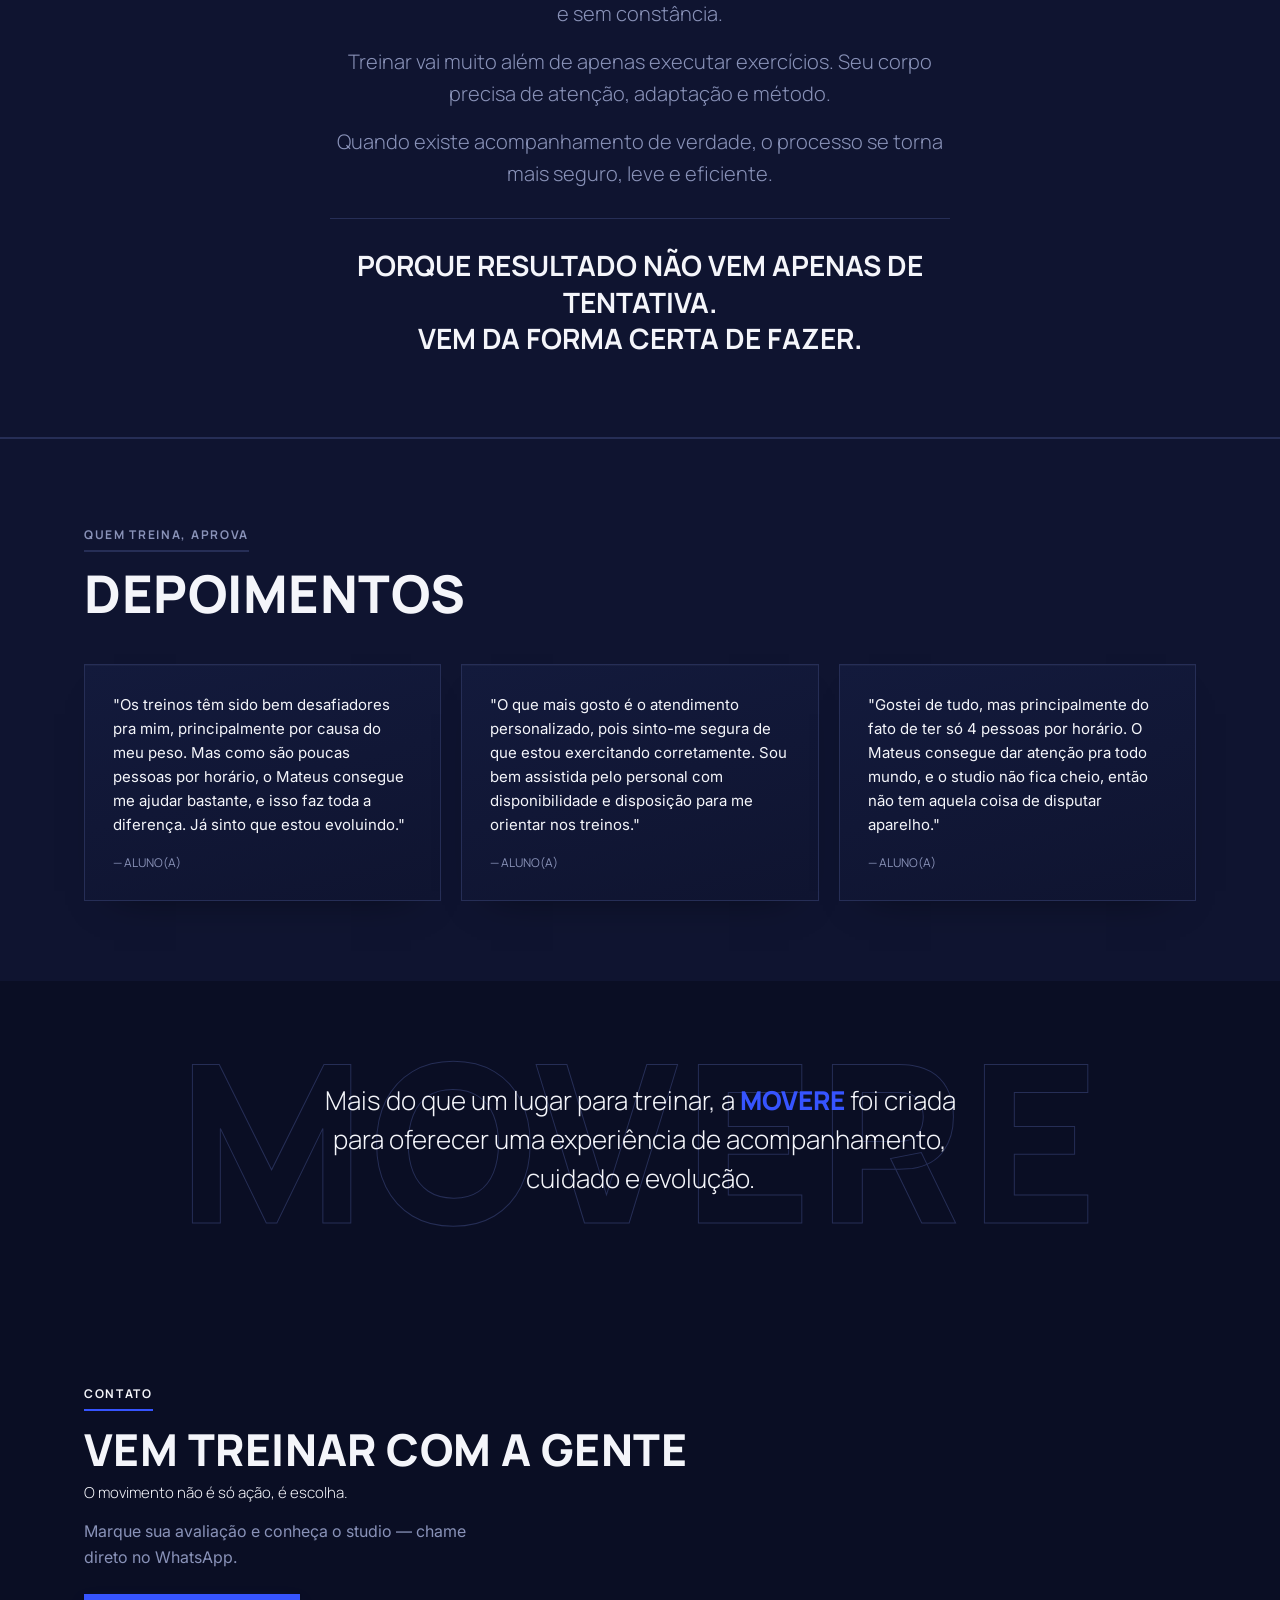
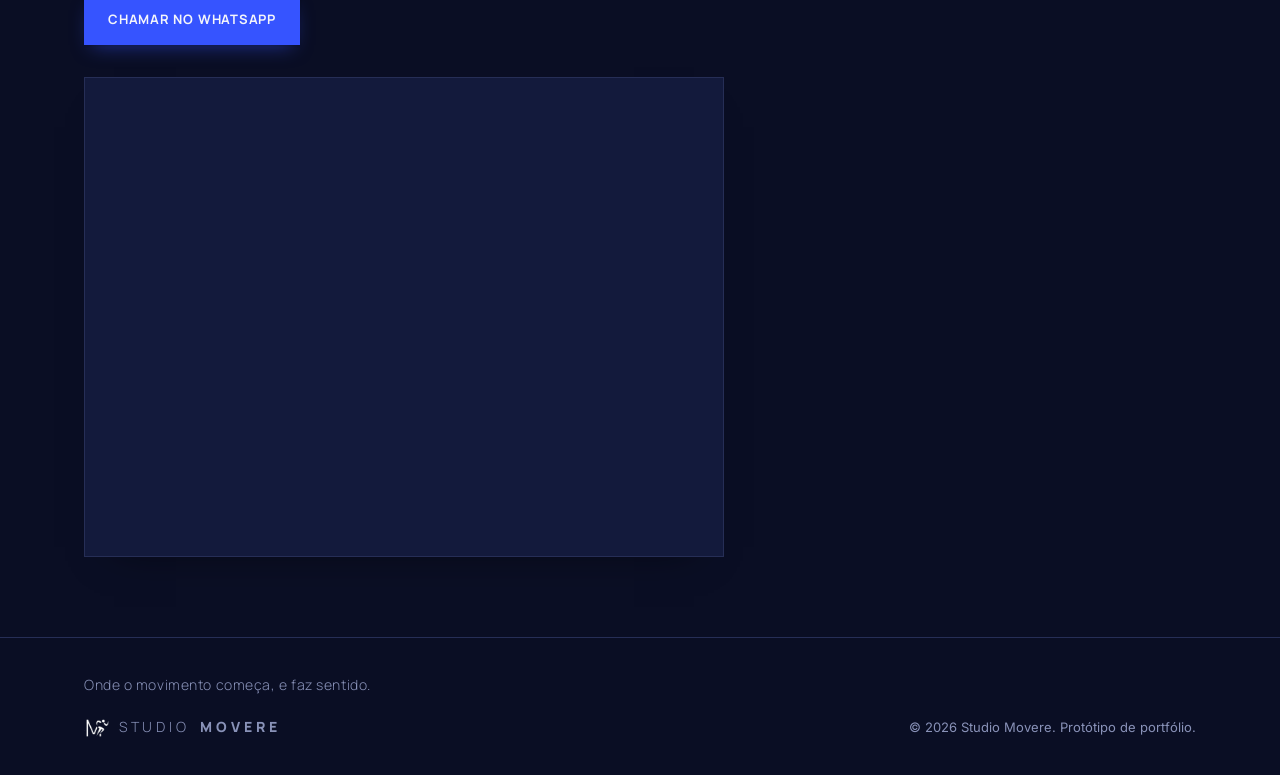
==== commit ecd54f5c: "favicon" ====
--- a/index (1).html
+++ b/index (1).html
@@ -4,6 +4,7 @@
 <meta charset="UTF-8">
 <meta name="viewport" content="width=device-width, initial-scale=1.0">
 <title>Studio Movere</title>
+<link rel="shortcut icon" href="favicon.png.png" type="image/x-icon">
 <link rel="preconnect" href="https://fonts.googleapis.com">
 <link href="https://fonts.googleapis.com/css2?family=Manrope:wght@300;400;500;700;800&family=Inter:wght@400;500;600&display=swap" rel="stylesheet">
 <style>
